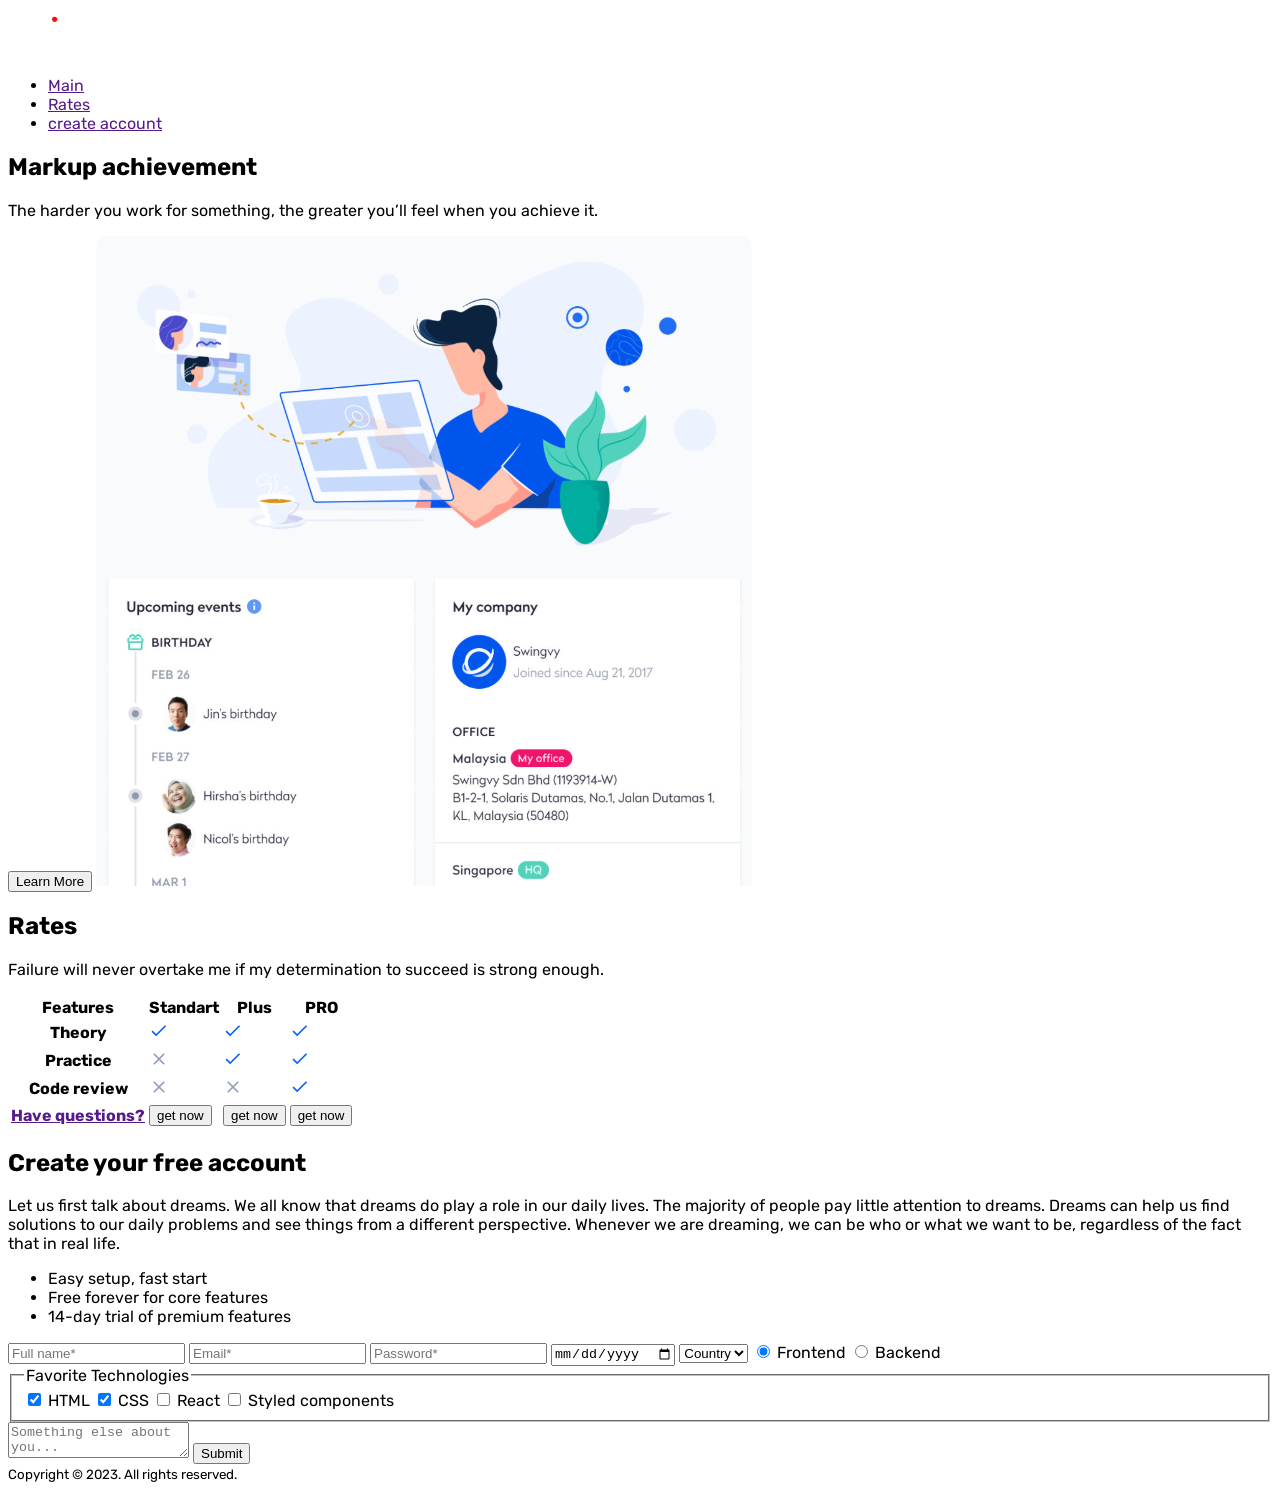
==== 1-Lessons-css/project/index.html @ e7fee7a3 "step-1" ====
<!doctype html>
<html lang="en">
  <head>
    <meta charset="UTF-8" />
    <meta name="viewport" content="width=device-width, initial-scale=1.0" />
    <title>Document</title>
    <link rel="preconnect" href="https://fonts.googleapis.com" />
    <link rel="preconnect" href="https://fonts.gstatic.com" crossorigin />
    <link
      href="https://fonts.googleapis.com/css2?family=Rubik:ital,wght@0,300..900;1,300..900&display=swap"
      rel="stylesheet"
    />
    <link rel="stylesheet" href="style.css">
  </head>
  <body>
    <header>
      <a href="">
        <img src="./assets/images/Logo.svg" alt="" />
      </a>
      <ul>
        <li>
          <a href="">Main</a>
        </li>
        <li>
          <a href="">Rates</a>
        </li>
        <li>
          <a href="">create account</a>
        </li>
      </ul>
    </header>
    <section>
      <h1>Markup achievement</h1>
      <p>
        The harder you work for something, the greater you’ll feel when you
        achieve it.
      </p>
      <button>Learn More</button>
      <img src="./assets/images/image.svg" alt="" />
    </section>
    <section>
      <h2>Rates</h2>
      <p>
        Failure will never overtake me if my determination to succeed is strong
        enough.
      </p>
      <table>
        <tr>
          <th>Features</th>
          <th>Standart</th>
          <th>Plus</th>
          <th>PRO</th>
        </tr>
        <tr>
          <th>Theory</th>
          <td><img src="./assets/images/Check.svg" alt="" /></td>
          <td><img src="./assets/images/Check.svg" alt="" /></td>
          <td><img src="./assets/images/Check.svg" alt="" /></td>
        </tr>
        <tr>
          <th>Practice</th>
          <td><img src="./assets/images/Close.svg" alt="" /></td>
          <td><img src="./assets/images/Check.svg" alt="" /></td>
          <td><img src="./assets/images/Check.svg" alt="" /></td>
        </tr>
        <tr>
          <th>Code review</th>
          <td><img src="./assets/images/Close.svg" alt="" /></td>
          <td><img src="./assets/images/Close.svg" alt="" /></td>
          <td><img src="./assets/images/Check.svg" alt="" /></td>
        </tr>
        <tr>
          <th><a href="">Have questions?</a></th>
          <td><button>get now</button></td>
          <td><button>get now</button></td>
          <td><button>get now</button></td>
        </tr>
      </table>
    </section>
    <section>
      <h2>Create your free account</h2>
      <p>
        Let us first talk about dreams. We all know that dreams do play a role
        in our daily lives. The majority of people pay little attention to
        dreams. Dreams can help us find solutions to our daily problems and see
        things from a different perspective. Whenever we are dreaming, we can be
        who or what we want to be, regardless of the fact that in real life.
      </p>
      <ul>
        <li>Easy setup, fast start</li>
        <li>Free forever for core features</li>
        <li>14-day trial of premium features</li>
      </ul>
      <form>
        <input type="text" placeholder="Full name*" />
        <input type="email" placeholder="Email*" />
        <input type="password" placeholder="Password*" />
        <input type="date" />

        <select>
          <option selected disabled>Country</option>
          <option>Belarus</option>
          <option>China</option>
          <option>USA</option>
        </select>

        <label for="front">
          <input id="front" type="radio" name="stack" checked />
          Frontend
        </label>
        <label for="back">
          <input id="back" type="radio" name="stack" />
          Backend
        </label>

        <fieldset>
          <legend>Favorite Technologies</legend>
          <label for="html">
            <input id="html" type="checkbox" name="html" checked />
            HTML
          </label>
          <label for="css">
            <input id="css" type="checkbox" name="css" checked />
            CSS
          </label>
          <label for="react">
            <input id="react" type="checkbox" name="react" />
            React
          </label>
          <label for="sc">
            <input id="sc" type="checkbox" name="sc" />
            Styled components
          </label>
        </fieldset>

        <textarea placeholder="Something else about you..."></textarea>

        <input type="submit" />
      </form>
    </section>
    <footer>
      <small>Copyright © 2023. All rights reserved.</small>
      <!-- <span>Copyright © 2023. All rights reserved.</span> -->
    </footer>
  </body>
</html>
---- 1-Lessons-css/project/style.css ----
html,
body {
    font-family: 'Rubik', sans-serif;
}
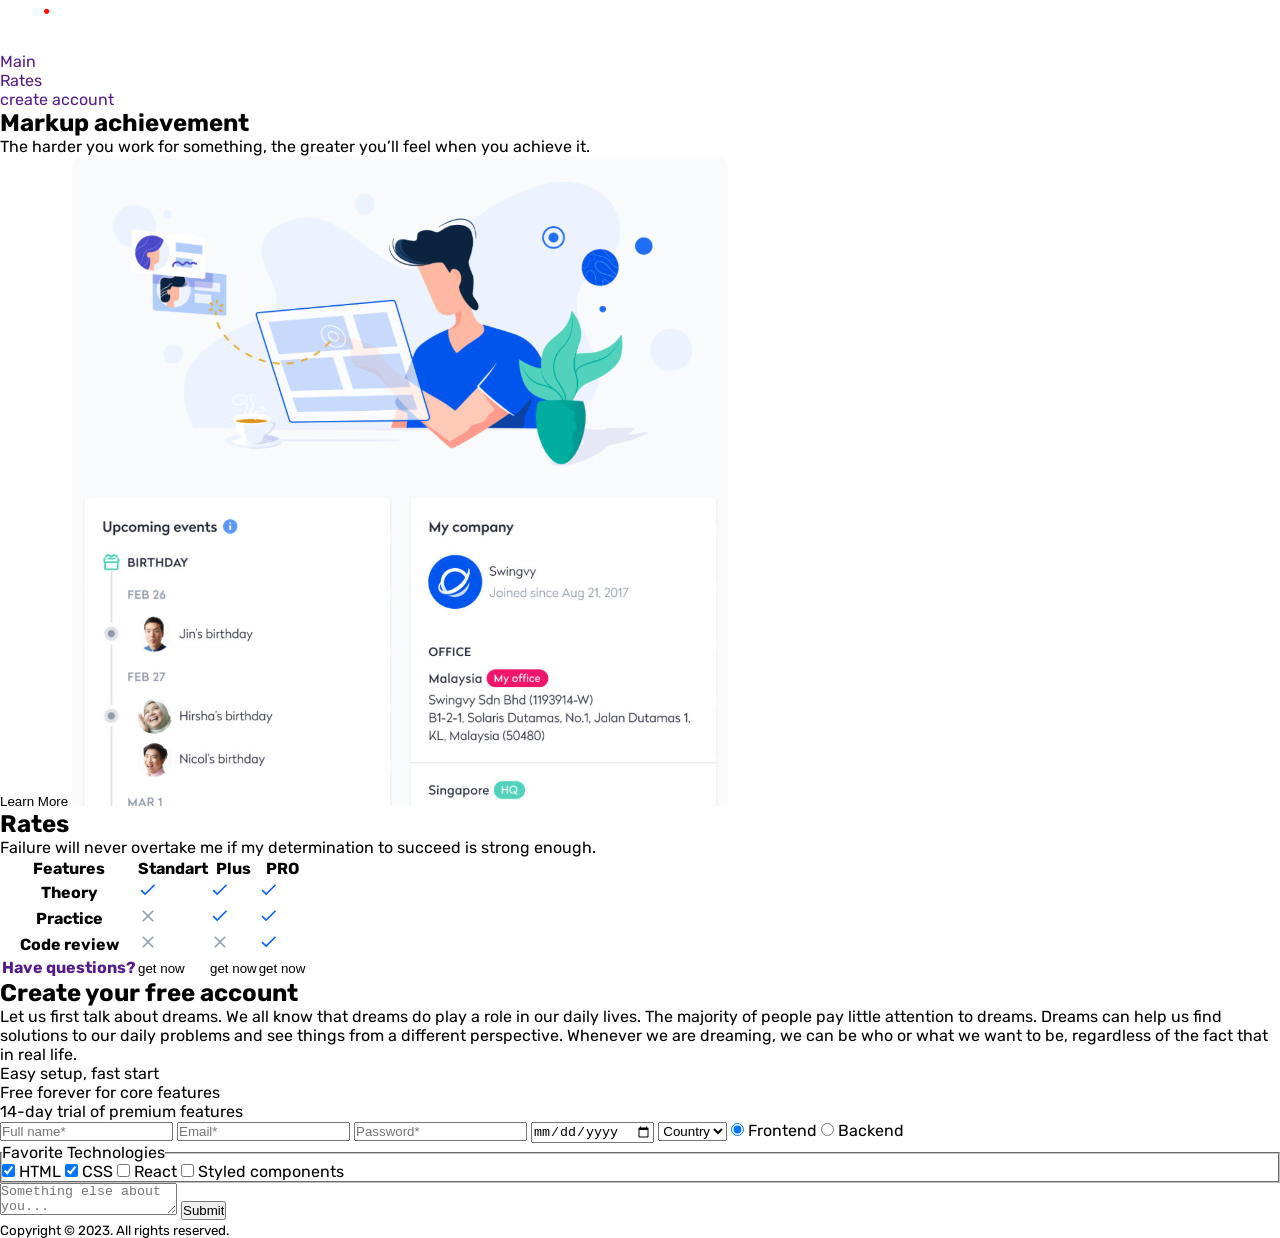
==== commit 590b5d81: "step-4" ====
--- a/1-Lessons-css/project/index.html
+++ b/1-Lessons-css/project/index.html
@@ -13,19 +13,19 @@
     <link rel="stylesheet" href="style.css">
   </head>
   <body>
-    <header>
-      <a href="">
-        <img src="./assets/images/Logo.svg" alt="" />
+    <header class="header">
+      <a href="" class="logo">
+        <img class="logo-img" src="./assets/images/Logo.svg" alt="" />
       </a>
-      <ul>
-        <li>
-          <a href="">Main</a>
+      <ul class="menu">
+        <li class="menu-item">
+          <a href="" class="menu-link">Main</a>
         </li>
-        <li>
-          <a href="">Rates</a>
+        <li class="menu-item">
+          <a href="" class="menu-link">Rates</a>
         </li>
-        <li>
-          <a href="">create account</a>
+        <li class="menu-item">
+          <a href="" class="menu-link">create account</a>
         </li>
       </ul>
     </header>
--- a/1-Lessons-css/project/style.css
+++ b/1-Lessons-css/project/style.css
@@ -1,4 +1,23 @@
+* {
+    padding: 0;
+    margin: 0;
+    box-sizing: border-box;
+}
+
 html,
 body {
     font-family: 'Rubik', sans-serif;
+}
+
+a {
+    text-decoration: none;
+}
+
+ul {
+    list-style: none;
+}
+
+button {
+    border: none;
+    background-color: transparent;
 }
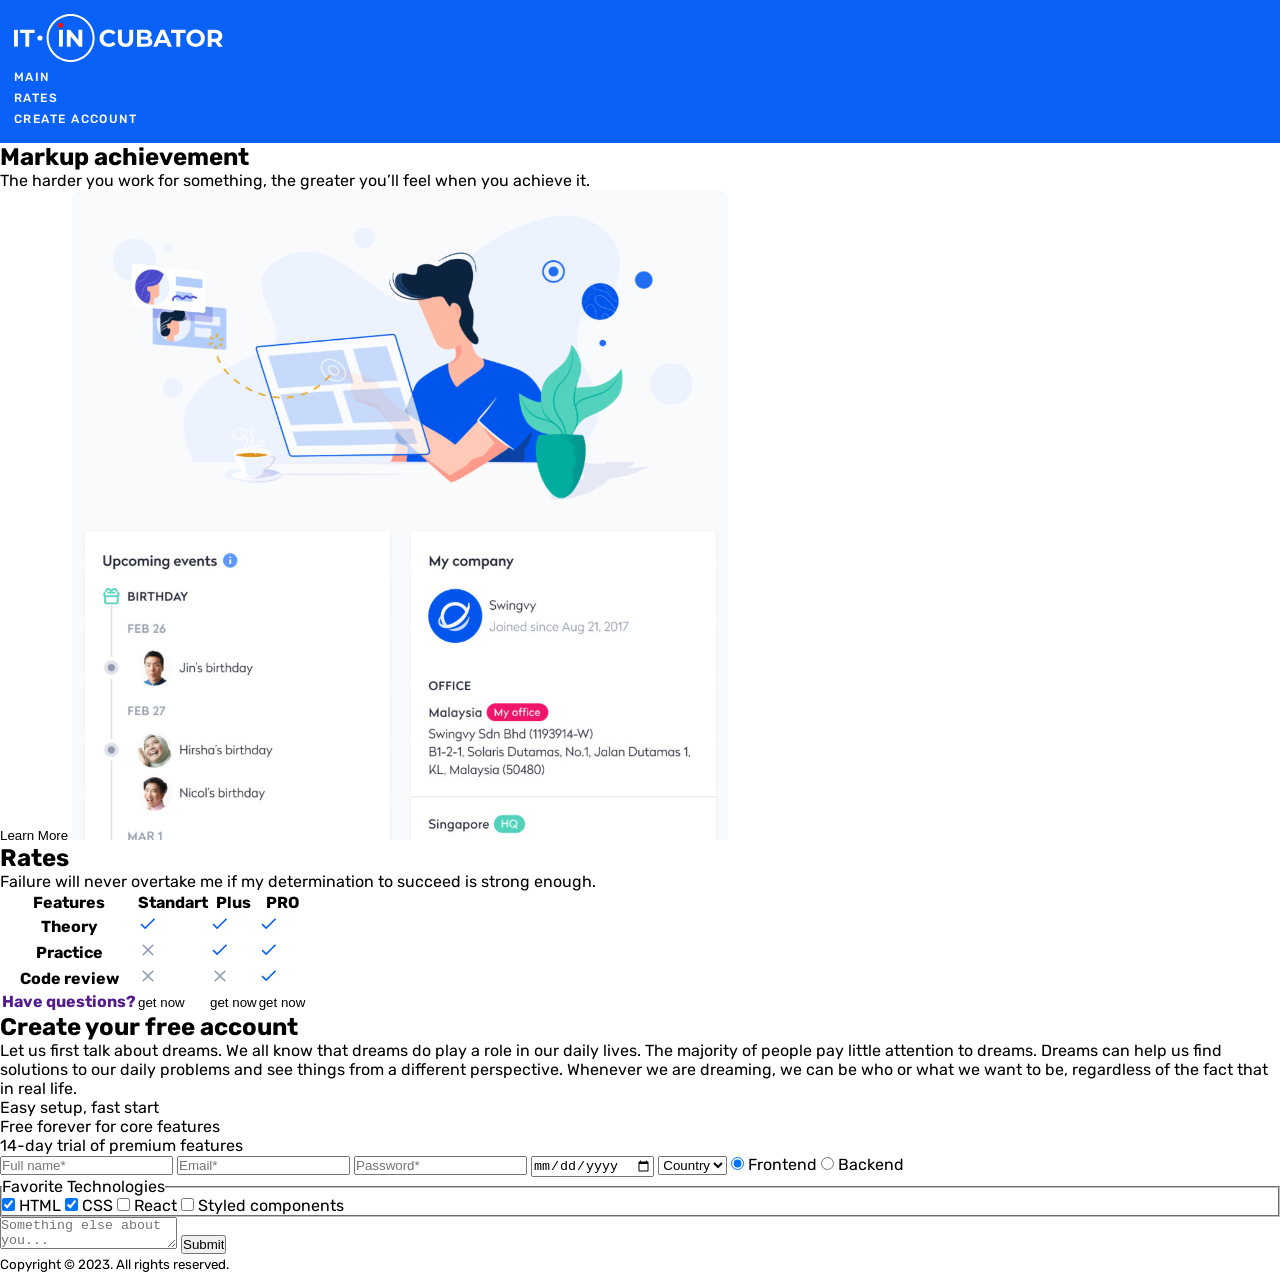
==== commit 5440fb29: "step-7" ====
--- a/1-Lessons-css/project/index.html
+++ b/1-Lessons-css/project/index.html
@@ -29,14 +29,14 @@
         </li>
       </ul>
     </header>
-    <section>
-      <h1>Markup achievement</h1>
-      <p>
+    <section class="main">
+      <h1 class="main-title">Markup achievement</h1>
+      <p class="text">
         The harder you work for something, the greater you’ll feel when you
         achieve it.
       </p>
-      <button>Learn More</button>
-      <img src="./assets/images/image.svg" alt="" />
+      <button class="button">Learn More</button>
+      <img class="main-img" src="./assets/images/image.svg" alt="image" />
     </section>
     <section>
       <h2>Rates</h2>
--- a/1-Lessons-css/project/style.css
+++ b/1-Lessons-css/project/style.css
@@ -20,4 +20,19 @@
 button {
     border: none;
     background-color: transparent;
+}
+
+.header {
+    background-color: #0A61F7;
+    padding: 14px;
+}
+
+.menu-link {
+    font-weight: 500;
+    font-size: 12px;
+    line-height: 1.66667;
+    letter-spacing: 0.12em;
+    text-transform: uppercase;
+    color: #fff;
+
 }
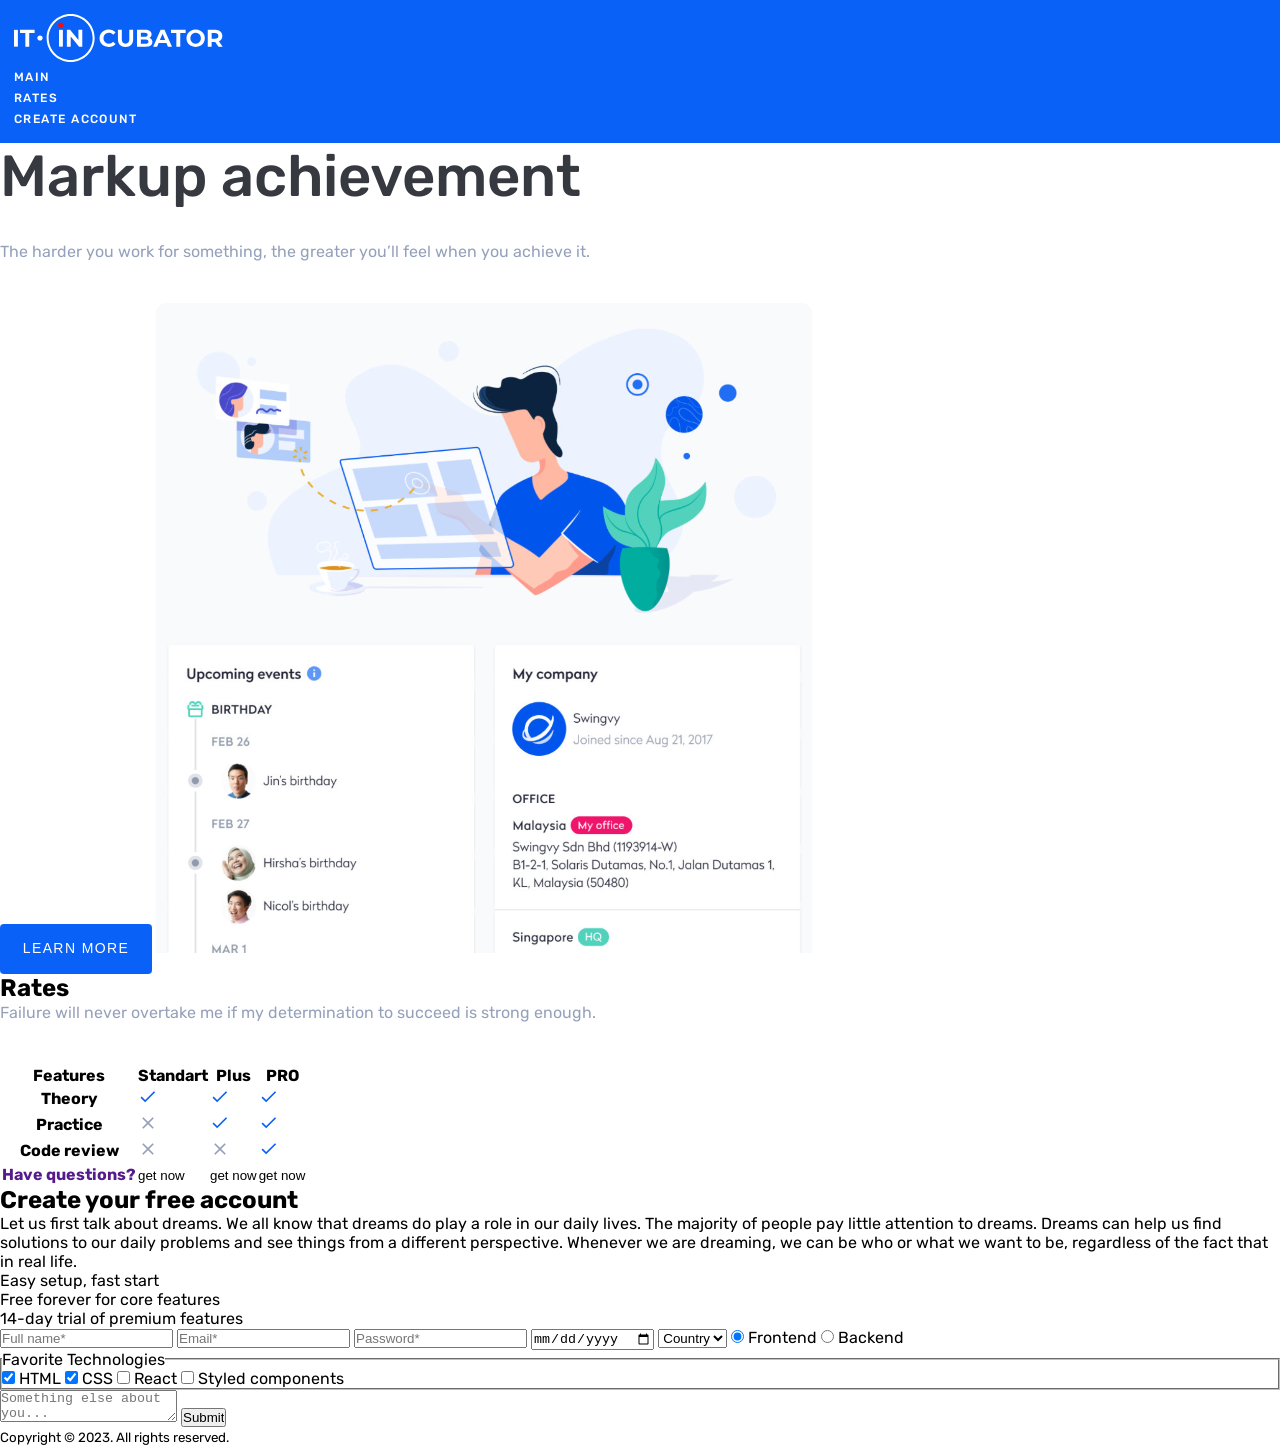
==== commit 3f116c07: "step-10" ====
--- a/1-Lessons-css/project/index.html
+++ b/1-Lessons-css/project/index.html
@@ -38,42 +38,42 @@
       <button class="button">Learn More</button>
       <img class="main-img" src="./assets/images/image.svg" alt="image" />
     </section>
-    <section>
-      <h2>Rates</h2>
-      <p>
+    <section class="rates-section">
+      <h2 class="title">Rates</h2>
+      <p class="text">
         Failure will never overtake me if my determination to succeed is strong
         enough.
       </p>
-      <table>
+      <table class="table">
         <tr>
-          <th>Features</th>
-          <th>Standart</th>
-          <th>Plus</th>
-          <th>PRO</th>
+          <th class="table-subtitle">Features</th>
+          <th class="table-title">Standart</th>
+          <th class="table-title">Plus</th>
+          <th class="table-title">PRO</th>
         </tr>
         <tr>
-          <th>Theory</th>
+          <th class="table-subtitle">Theory</th>
           <td><img src="./assets/images/Check.svg" alt="" /></td>
           <td><img src="./assets/images/Check.svg" alt="" /></td>
           <td><img src="./assets/images/Check.svg" alt="" /></td>
         </tr>
         <tr>
-          <th>Practice</th>
+          <th class="table-subtitle">Practice</th>
           <td><img src="./assets/images/Close.svg" alt="" /></td>
           <td><img src="./assets/images/Check.svg" alt="" /></td>
           <td><img src="./assets/images/Check.svg" alt="" /></td>
         </tr>
         <tr>
-          <th>Code review</th>
+          <th class="table-subtitle">Code review</th>
           <td><img src="./assets/images/Close.svg" alt="" /></td>
           <td><img src="./assets/images/Close.svg" alt="" /></td>
           <td><img src="./assets/images/Check.svg" alt="" /></td>
         </tr>
         <tr>
-          <th><a href="">Have questions?</a></th>
-          <td><button>get now</button></td>
-          <td><button>get now</button></td>
-          <td><button>get now</button></td>
+          <th class="table-subtitle"><a href="" class="table-link">Have questions?</a></th>
+          <td><button class="table-button">get now</button></td>
+          <td><button class="table-button">get now</button></td>
+          <td><button class="table-button">get now</button></td>
         </tr>
       </table>
     </section>
--- a/1-Lessons-css/project/style.css
+++ b/1-Lessons-css/project/style.css
@@ -35,4 +35,35 @@
     text-transform: uppercase;
     color: #fff;
 
+}
+
+/* ================ Стили для 1-й секции ========================= */
+
+.main-title {
+    font-weight: 500;
+    font-size: 58px;
+    line-height: 1.17241;
+    color: #363940;
+    margin-bottom: 30px;
+}
+
+.text {
+    font-weight: 400;
+    font-size: 16px;
+    line-height: 22px;
+    color: #95a1bb;
+    margin-bottom: 40px;
+}
+
+.button {
+    width: 152px;
+    height: 50px;
+    font-weight: 500;
+    font-size: 14px;
+    line-height: 1.4;
+    letter-spacing: 0.1em;
+    text-transform: uppercase;
+    border-radius: 4px;
+    color: #fff;
+    background: #0A61F7;
 }
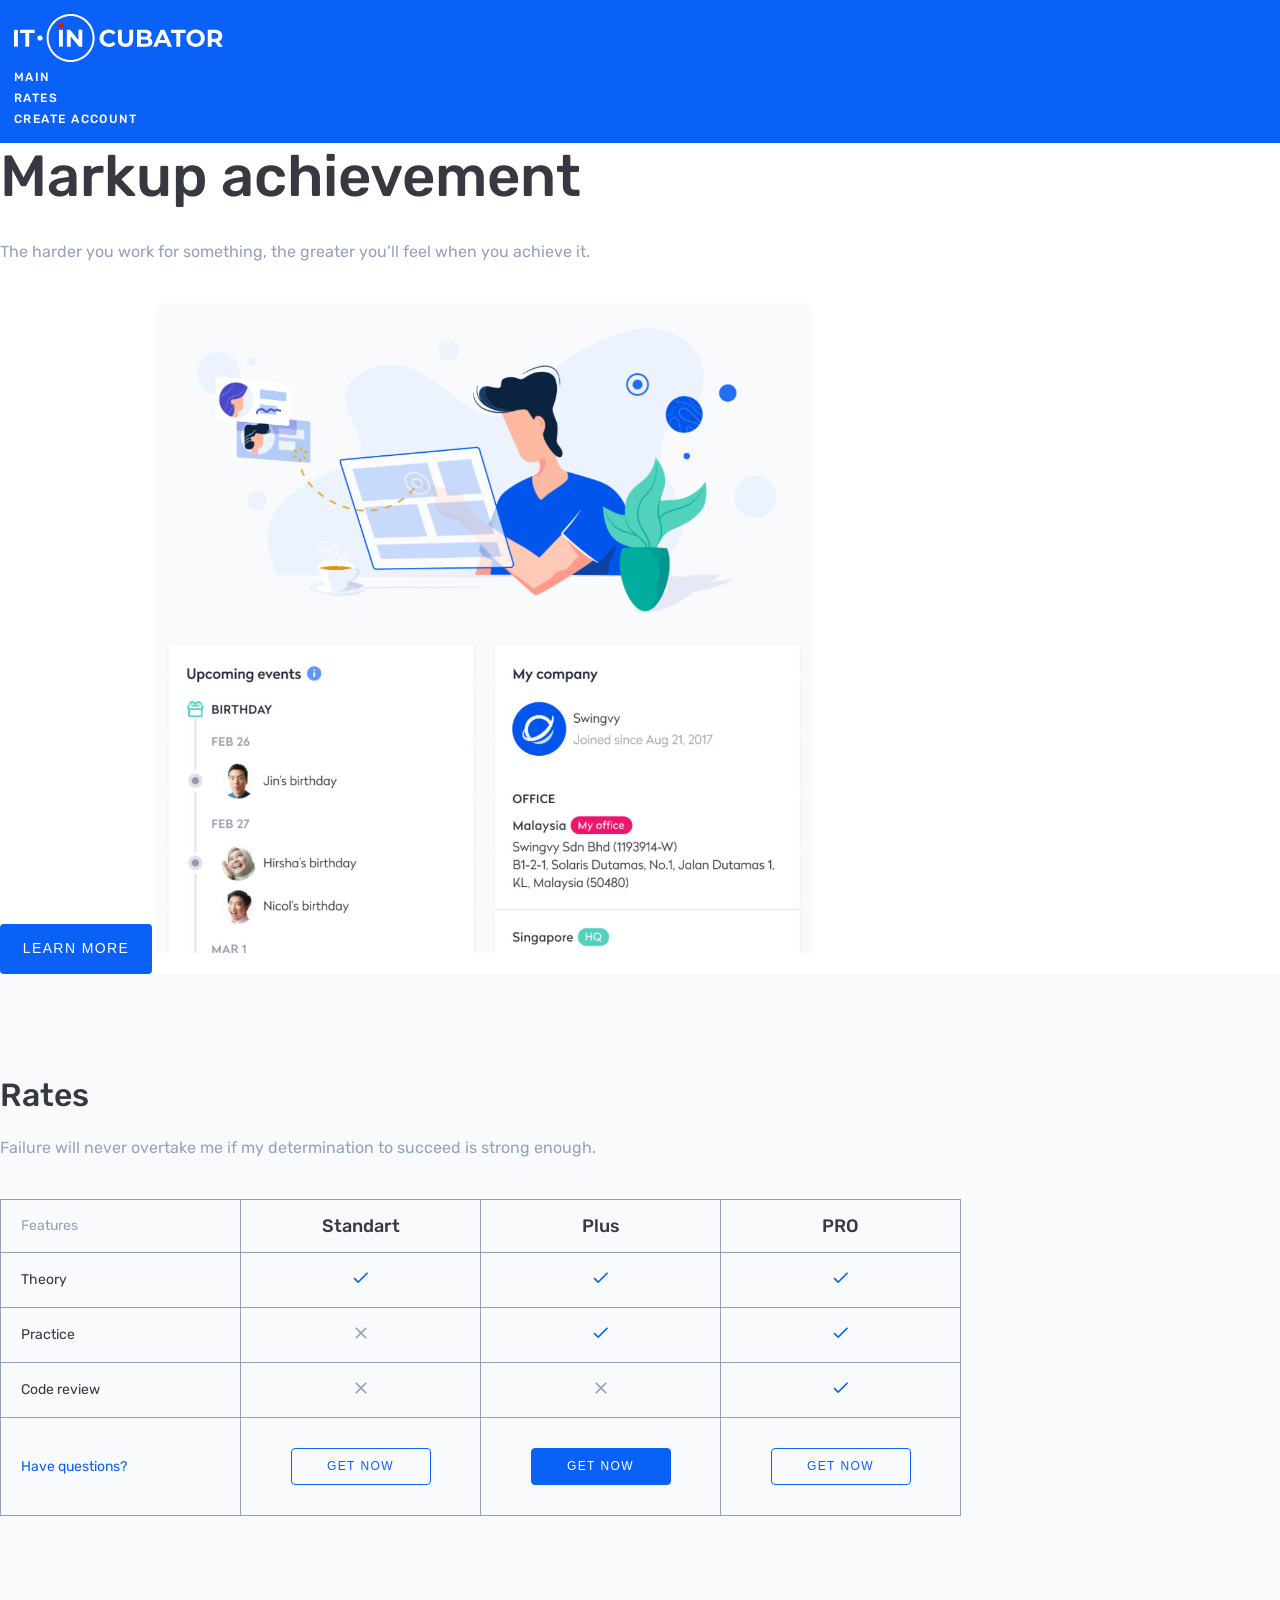
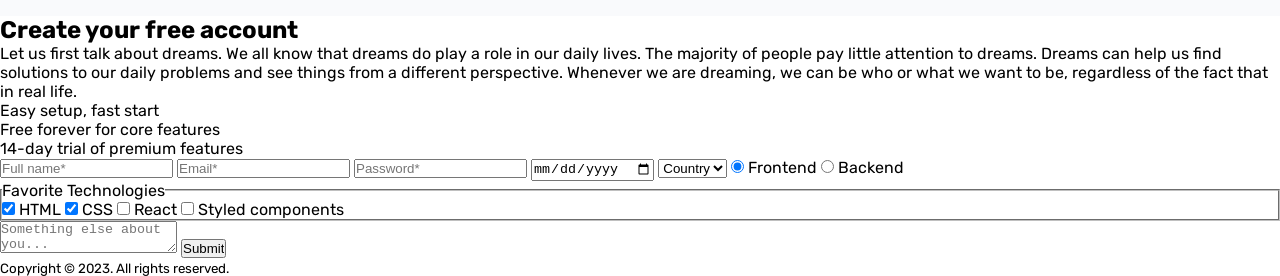
==== commit 0aff479f: "step-13" ====
--- a/1-Lessons-css/project/index.html
+++ b/1-Lessons-css/project/index.html
@@ -46,7 +46,7 @@
       </p>
       <table class="table">
         <tr>
-          <th class="table-subtitle">Features</th>
+          <th class="table-subtitle gray">Features</th>
           <th class="table-title">Standart</th>
           <th class="table-title">Plus</th>
           <th class="table-title">PRO</th>
@@ -69,10 +69,10 @@
           <td><img src="./assets/images/Close.svg" alt="" /></td>
           <td><img src="./assets/images/Check.svg" alt="" /></td>
         </tr>
-        <tr>
+        <tr class="table-footer">
           <th class="table-subtitle"><a href="" class="table-link">Have questions?</a></th>
           <td><button class="table-button">get now</button></td>
-          <td><button class="table-button">get now</button></td>
+          <td><button class="table-button active">get now</button></td>
           <td><button class="table-button">get now</button></td>
         </tr>
       </table>
--- a/1-Lessons-css/project/style.css
+++ b/1-Lessons-css/project/style.css
@@ -66,4 +66,76 @@
     border-radius: 4px;
     color: #fff;
     background: #0A61F7;
+}
+
+/* ================ Стили для 2-й секции ========================= */
+
+.rates-section {
+    background-color: #f9fafc;
+    padding: 100px 0;
+}
+
+.title {
+    font-weight: 500;
+    font-size: 32px;
+    line-height: 1.34375;
+    color: #363940;
+    margin-bottom: 20px;
+}
+
+.table {
+    border-collapse: collapse;
+}
+
+th, td {
+    border: 1px solid #95a1bb;
+    width: 240px;
+    padding: 15px 0;
+    text-align: center;
+}
+
+.table-title {
+    font-weight: 500;
+    font-size: 18px;
+    line-height: 1.22222;
+    color: #363940;
+}
+
+.table-subtitle {
+    font-weight: 400;
+    font-size: 14px;
+    line-height: 1.57143;
+    color: #363940;
+    text-align: left;
+    padding-left: 20px;
+}
+
+.table-link {
+    color: #0a61f7;
+}
+
+.table-button {
+    border-radius: 4px;
+    border: 1px solid #0a61f7;
+    width: 140px;
+    color: #0a61f7;
+    text-transform: uppercase;
+    font-weight: 500;
+    font-size: 12px;
+    line-height: 1.63333;
+    letter-spacing: 0.12em;
+    padding: 8px 0;
+}
+
+.table-subtitle.gray {
+    color: #95a1bb;
+}
+
+.table-button.active {
+    background: #0a61f7;
+    color: #fff;
+}
+
+.table-footer td {
+    padding: 30px 0;
 }
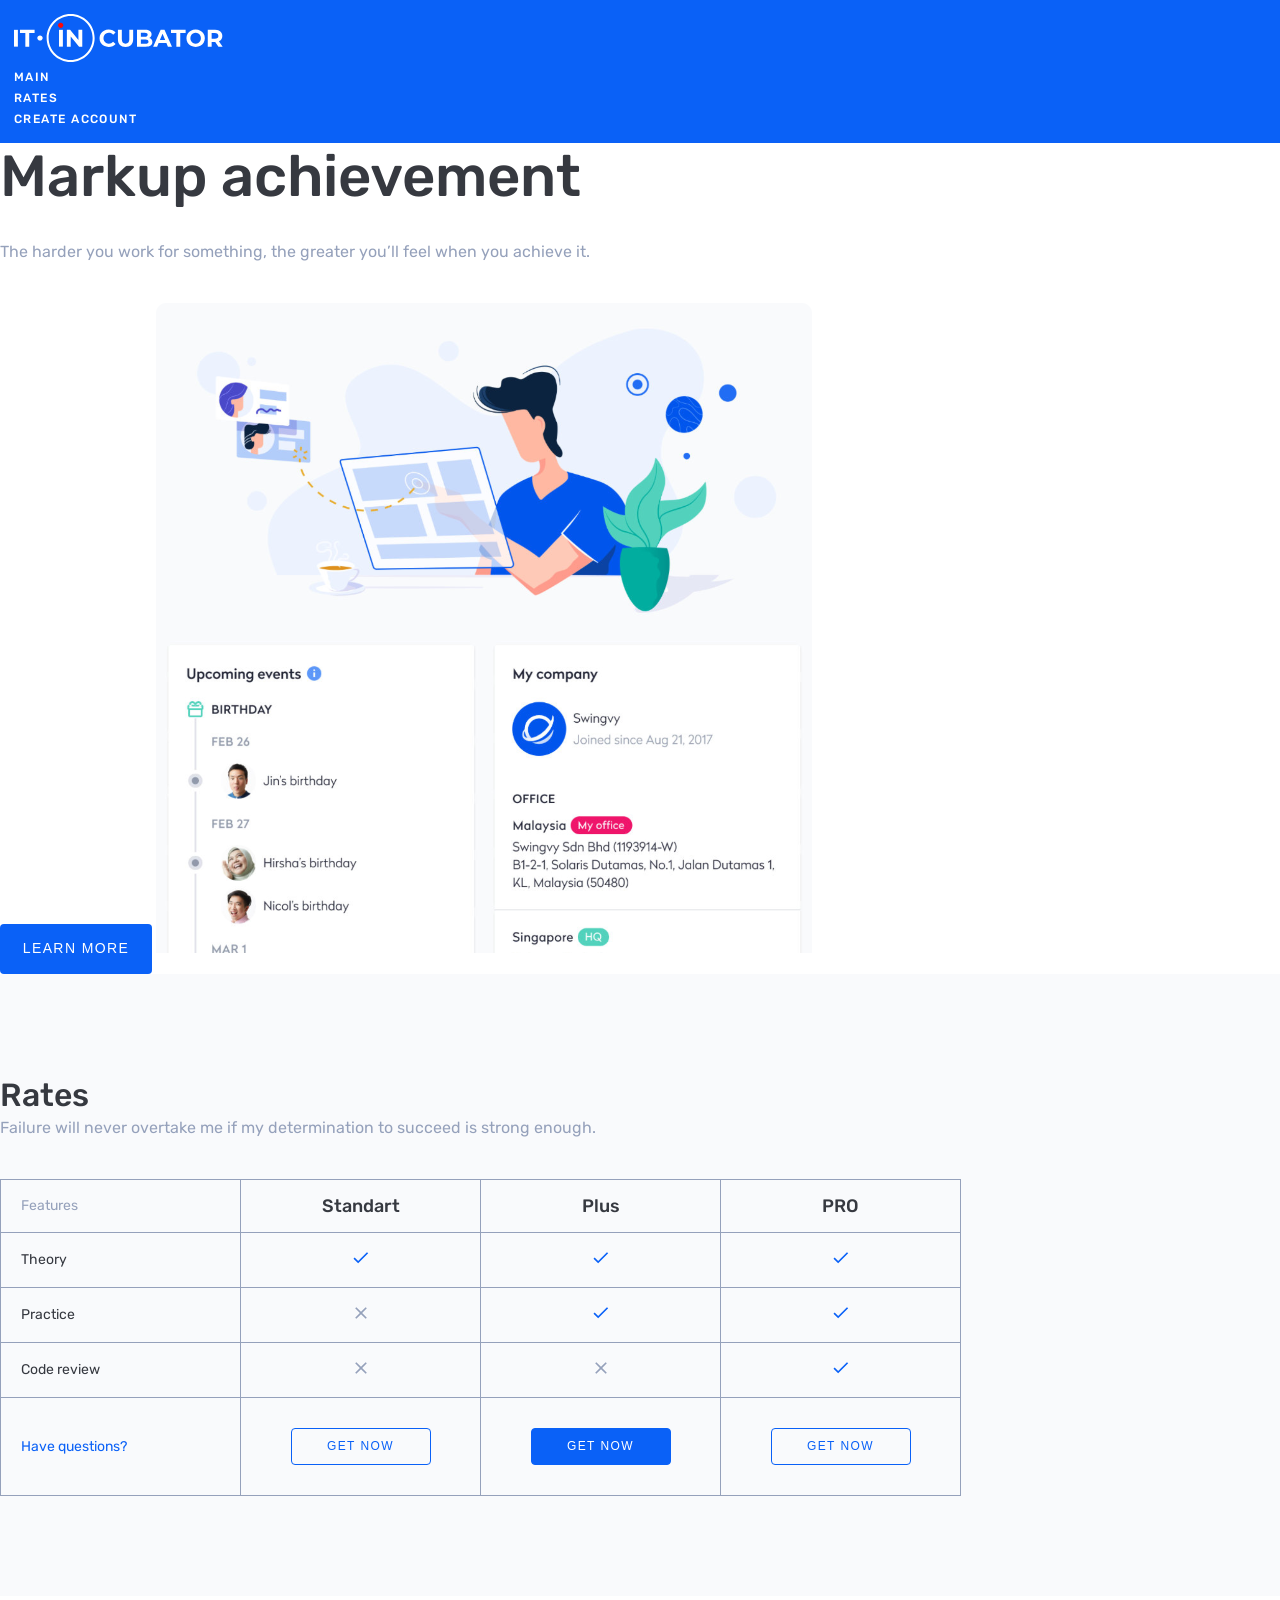
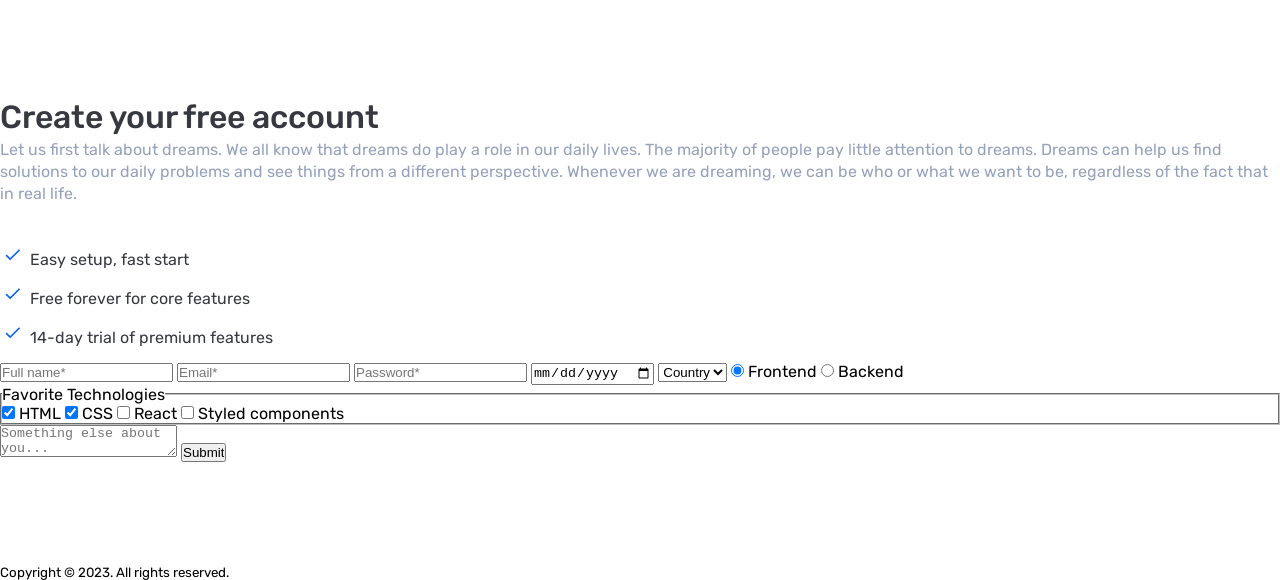
==== commit a0e23718: "step-14" ====
--- a/1-Lessons-css/project/index.html
+++ b/1-Lessons-css/project/index.html
@@ -77,19 +77,19 @@
         </tr>
       </table>
     </section>
-    <section>
-      <h2>Create your free account</h2>
-      <p>
+    <section class="create-account-section">
+      <h2 class="title">Create your free account</h2>
+      <p class="text">
         Let us first talk about dreams. We all know that dreams do play a role
         in our daily lives. The majority of people pay little attention to
         dreams. Dreams can help us find solutions to our daily problems and see
         things from a different perspective. Whenever we are dreaming, we can be
         who or what we want to be, regardless of the fact that in real life.
       </p>
-      <ul>
-        <li>Easy setup, fast start</li>
-        <li>Free forever for core features</li>
-        <li>14-day trial of premium features</li>
+      <ul class="list">
+        <li class="list-item">Easy setup, fast start</li>
+        <li class="list-item">Free forever for core features</li>
+        <li class="list-item">14-day trial of premium features</li>
       </ul>
       <form>
         <input type="text" placeholder="Full name*" />
--- a/1-Lessons-css/project/style.css
+++ b/1-Lessons-css/project/style.css
@@ -35,6 +35,13 @@
     text-transform: uppercase;
     color: #fff;
 
+}
+
+.title {
+    font-weight: 500;
+    font-size: 32px;
+    line-height: 1.34375;
+    color: #363940;
 }
 
 /* ================ Стили для 1-й секции ========================= */
@@ -75,11 +82,7 @@
     padding: 100px 0;
 }
 
-.title {
-    font-weight: 500;
-    font-size: 32px;
-    line-height: 1.34375;
-    color: #363940;
+.rates-section.title {
     margin-bottom: 20px;
 }
 
@@ -138,4 +141,21 @@
 
 .table-footer td {
     padding: 30px 0;
+}
+
+/* ================ Стили для 3-й секции ========================= */
+
+.create-account-section {
+    padding: 100px 0;
+}
+
+.create-account-section.title {
+    margin-bottom: 20px;
+}
+
+.list-item {
+    color: #363940;
+    list-style-image: url(./assets/images/Check.svg);
+    margin-left: 30px;
+    margin-bottom: 15px;
 }
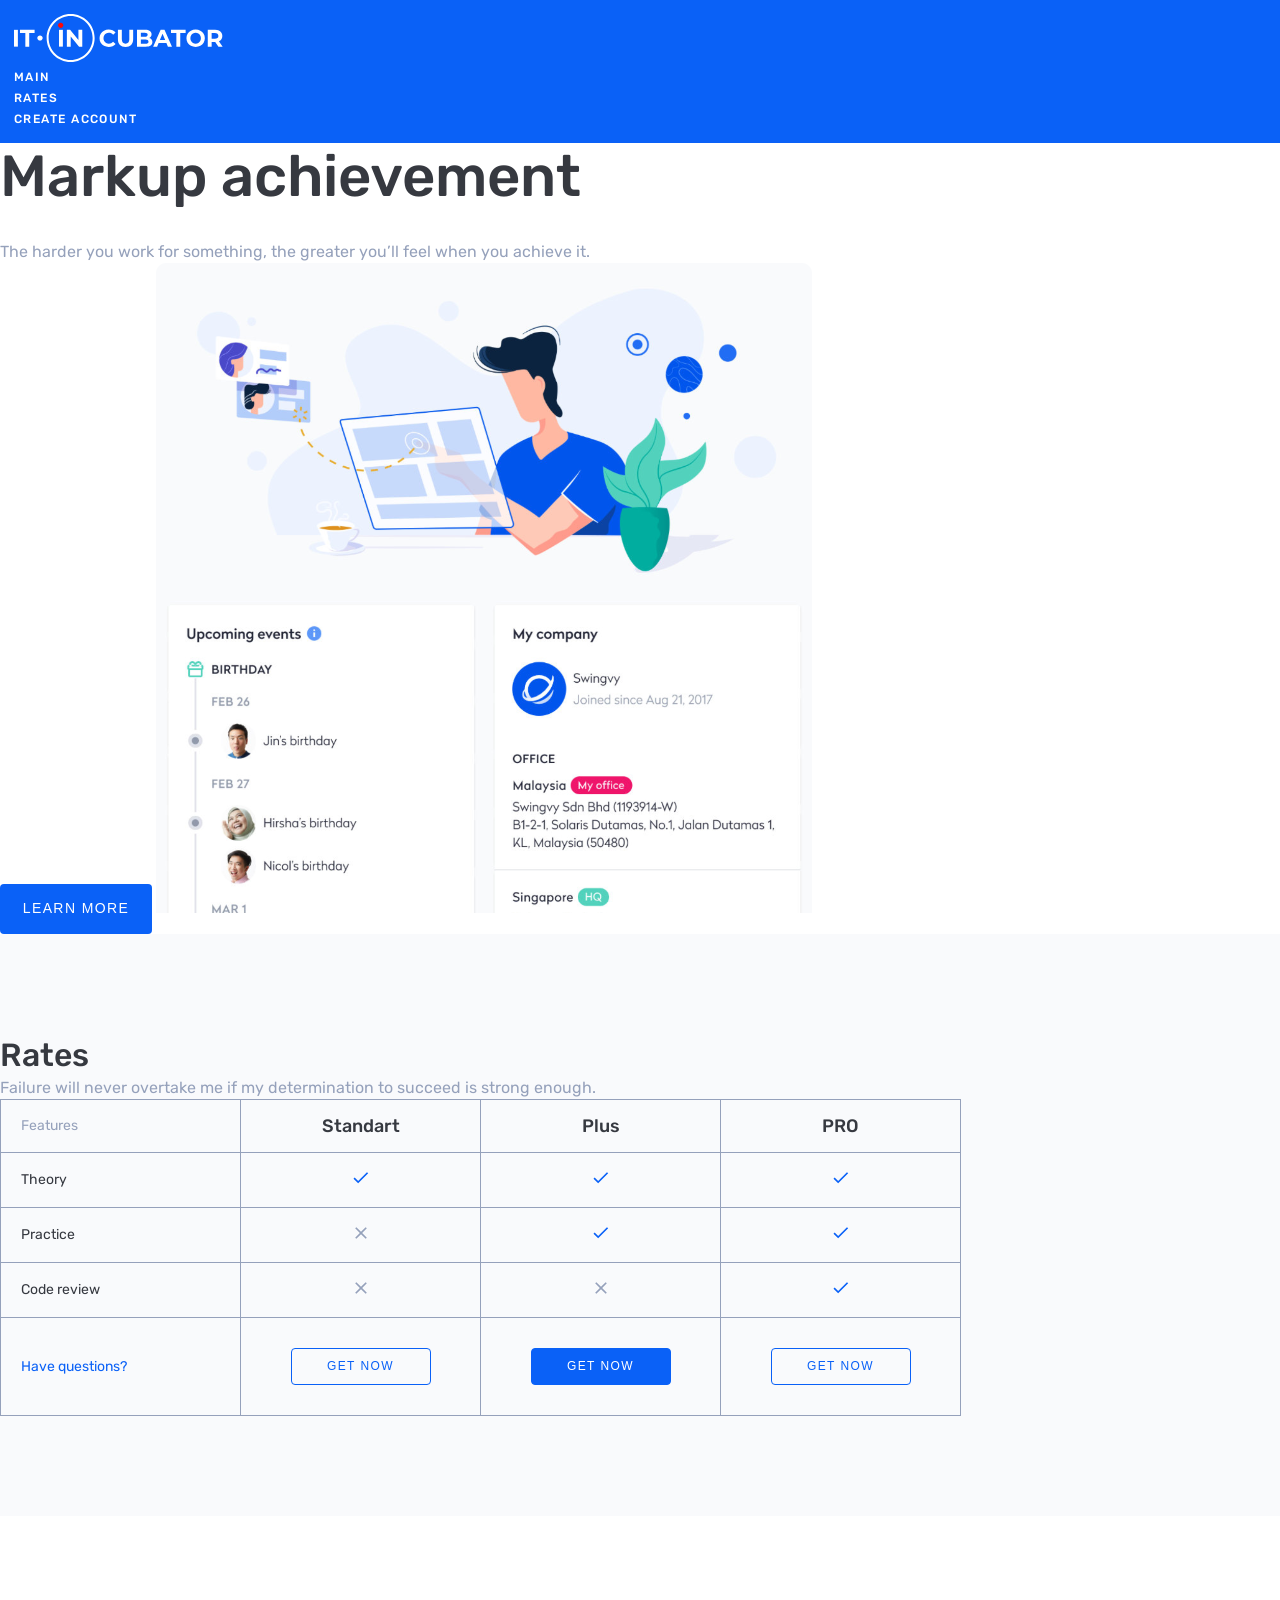
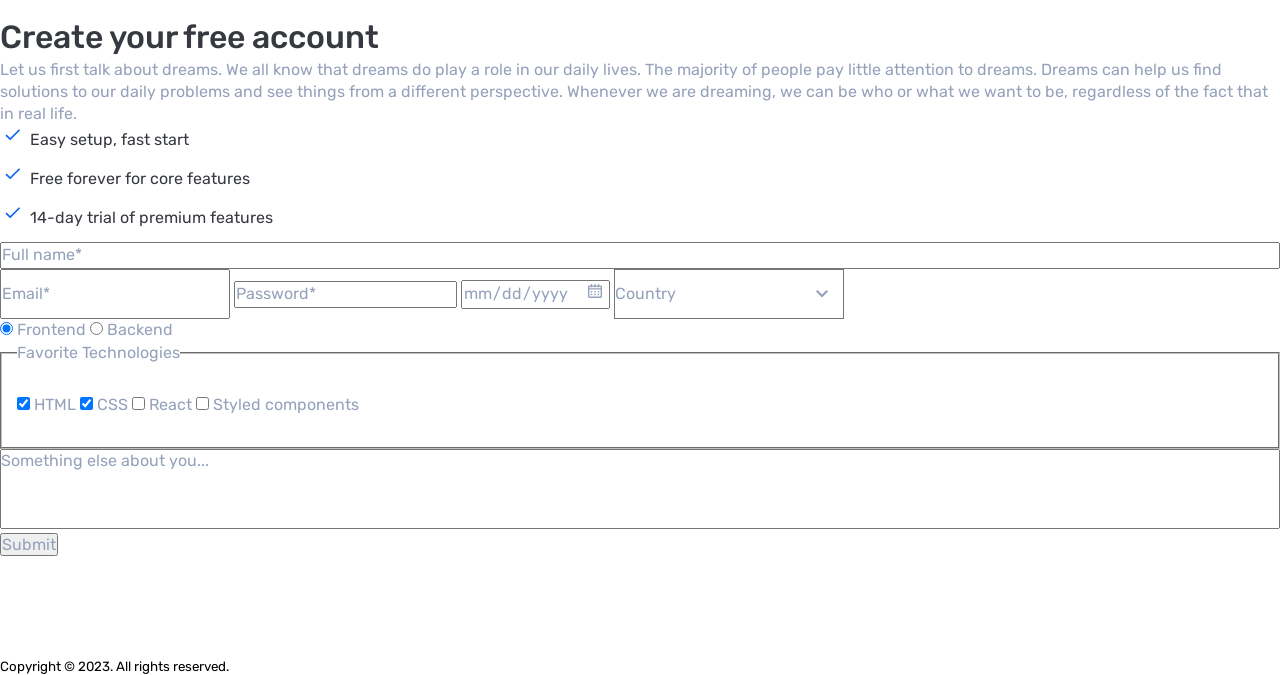
==== commit d795e9f4: "step-17" ====
--- a/1-Lessons-css/project/index.html
+++ b/1-Lessons-css/project/index.html
@@ -10,7 +10,7 @@
       href="https://fonts.googleapis.com/css2?family=Rubik:ital,wght@0,300..900;1,300..900&display=swap"
       rel="stylesheet"
     />
-    <link rel="stylesheet" href="style.css">
+    <link rel="stylesheet" href="style.css" />
   </head>
   <body>
     <header class="header">
@@ -70,7 +70,9 @@
           <td><img src="./assets/images/Check.svg" alt="" /></td>
         </tr>
         <tr class="table-footer">
-          <th class="table-subtitle"><a href="" class="table-link">Have questions?</a></th>
+          <th class="table-subtitle">
+            <a href="" class="table-link">Have questions?</a>
+          </th>
           <td><button class="table-button">get now</button></td>
           <td><button class="table-button active">get now</button></td>
           <td><button class="table-button">get now</button></td>
@@ -104,14 +106,16 @@
           <option>USA</option>
         </select>
 
-        <label for="front">
-          <input id="front" type="radio" name="stack" checked />
-          Frontend
-        </label>
-        <label for="back">
-          <input id="back" type="radio" name="stack" />
-          Backend
-        </label>
+        <div>
+          <label for="front">
+            <input id="front" type="radio" name="stack" checked />
+            Frontend
+          </label>
+          <label for="back">
+            <input id="back" type="radio" name="stack" />
+            Backend
+          </label>
+        </div>
 
         <fieldset>
           <legend>Favorite Technologies</legend>
--- a/1-Lessons-css/project/style.css
+++ b/1-Lessons-css/project/style.css
@@ -44,23 +44,24 @@
     color: #363940;
 }
 
-/* ================ Стили для 1-й секции ========================= */
-
-.main-title {
-    font-weight: 500;
-    font-size: 58px;
-    line-height: 1.17241;
-    color: #363940;
-    margin-bottom: 30px;
-}
-
 .text {
     font-weight: 400;
     font-size: 16px;
     line-height: 22px;
     color: #95a1bb;
-    margin-bottom: 40px;
-}
+}
+
+/* ================ Стили для 1-й секции ========================= */
+
+.main-title {
+    font-weight: 500;
+    font-size: 58px;
+    line-height: 1.17241;
+    color: #363940;
+    margin-bottom: 30px;
+}
+
+
 
 .button {
     width: 152px;
@@ -86,6 +87,10 @@
     margin-bottom: 20px;
 }
 
+.rates-section.text {
+    margin-bottom: 40px;
+}
+
 .table {
     border-collapse: collapse;
 }
@@ -153,9 +158,58 @@
     margin-bottom: 20px;
 }
 
+.create-account-section.text {
+    margin-bottom: 40px;
+    max-width: 500px;
+}
+
 .list-item {
     color: #363940;
     list-style-image: url(./assets/images/Check.svg);
     margin-left: 30px;
     margin-bottom: 15px;
-}+}
+
+input, select, fieldset, textarea, label, legend, input::placeholder, select::placeholder, textarea::placeholder {
+    color: #95a1bb;
+    font-size: 16px;
+    font-weight: 400;
+    line-height: 22.4px;
+    font-family: inherit;
+}
+
+input[type="text"] {
+    width: 100%;
+}
+
+input[type="email"], nput[type="password"], nput[type="date"], select {
+    width: 230px;
+    height: 50px;
+}
+
+fieldset {
+    width: 100%;
+    padding: 30px 15px;
+}
+
+textarea {
+    width: 100%;
+    min-height: 80px;
+    resize: none;
+}
+
+form .button {
+    width: 100%;
+}
+
+select {
+    background: url(./assets/images/Arrow-down.svg) no-repeat right 15px top 50%;
+    appearance: none;
+}
+
+input[type="date"]::-webkit-calendar-picker-indicator {
+    background: url(./assets/images/Calendar.svg) no-repeat;
+}
+
+/* ============ Стили для футера ================= */
+
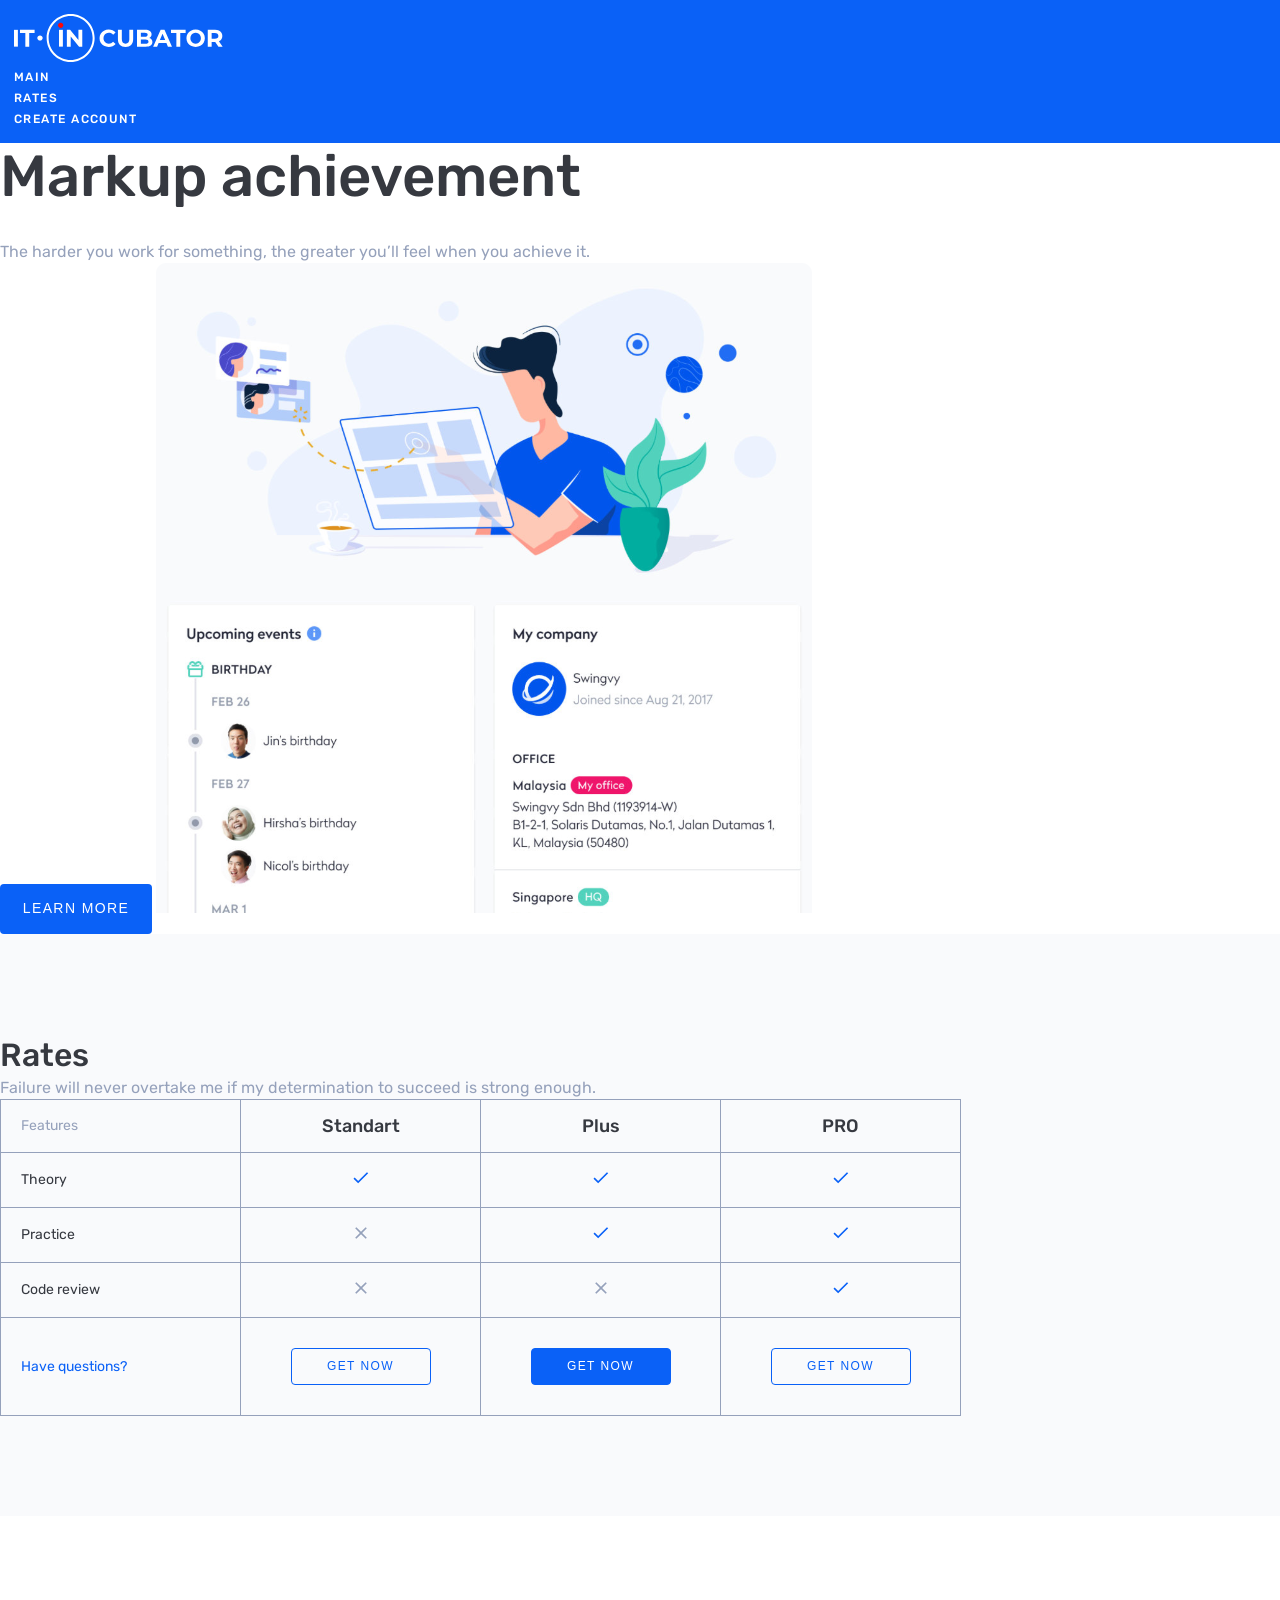
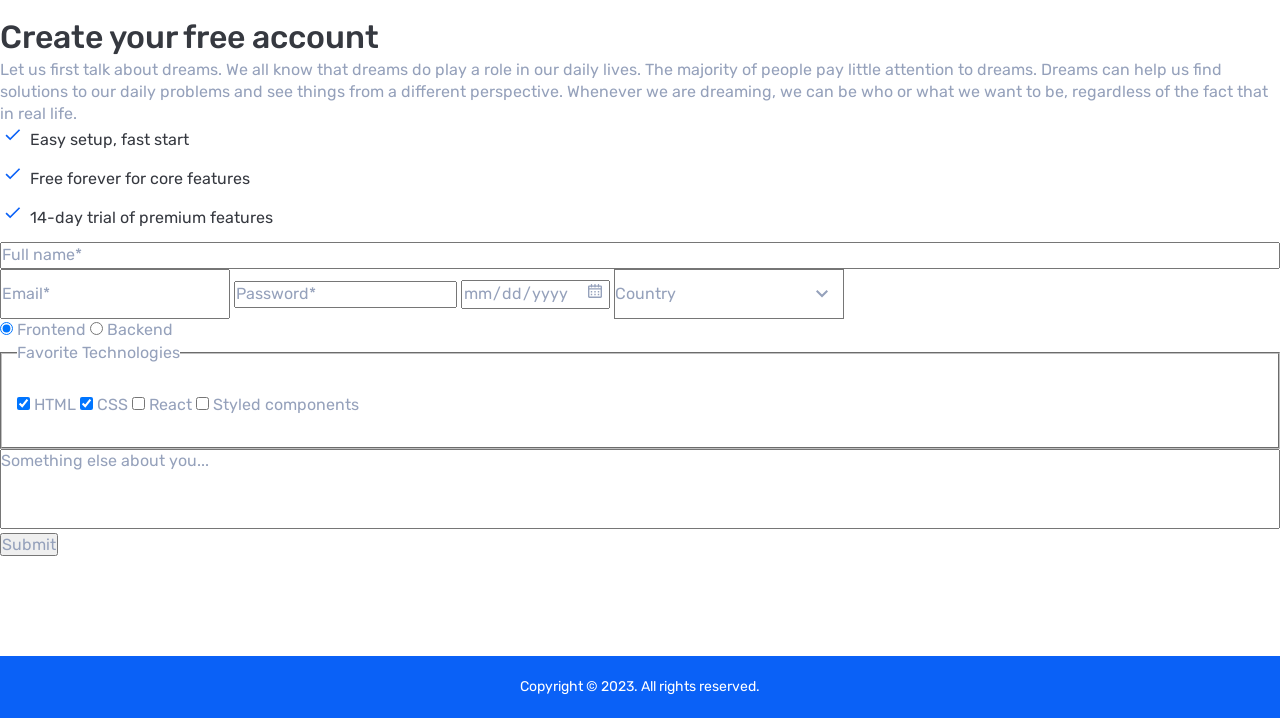
==== commit 4039e350: "step-18" ====
--- a/1-Lessons-css/project/index.html
+++ b/1-Lessons-css/project/index.html
@@ -142,7 +142,7 @@
         <input type="submit" />
       </form>
     </section>
-    <footer>
+    <footer class="footer">
       <small>Copyright © 2023. All rights reserved.</small>
       <!-- <span>Copyright © 2023. All rights reserved.</span> -->
     </footer>
--- a/1-Lessons-css/project/style.css
+++ b/1-Lessons-css/project/style.css
@@ -213,3 +213,15 @@
 
 /* ============ Стили для футера ================= */
 
+.footer {
+    background-color: #0A61F7;
+    text-align: center;
+    padding: 20px 0;
+}
+
+small {
+    font-size: 14px;
+    font-weight: 400;
+    line-height: 22px;
+    color: #fff;
+}
